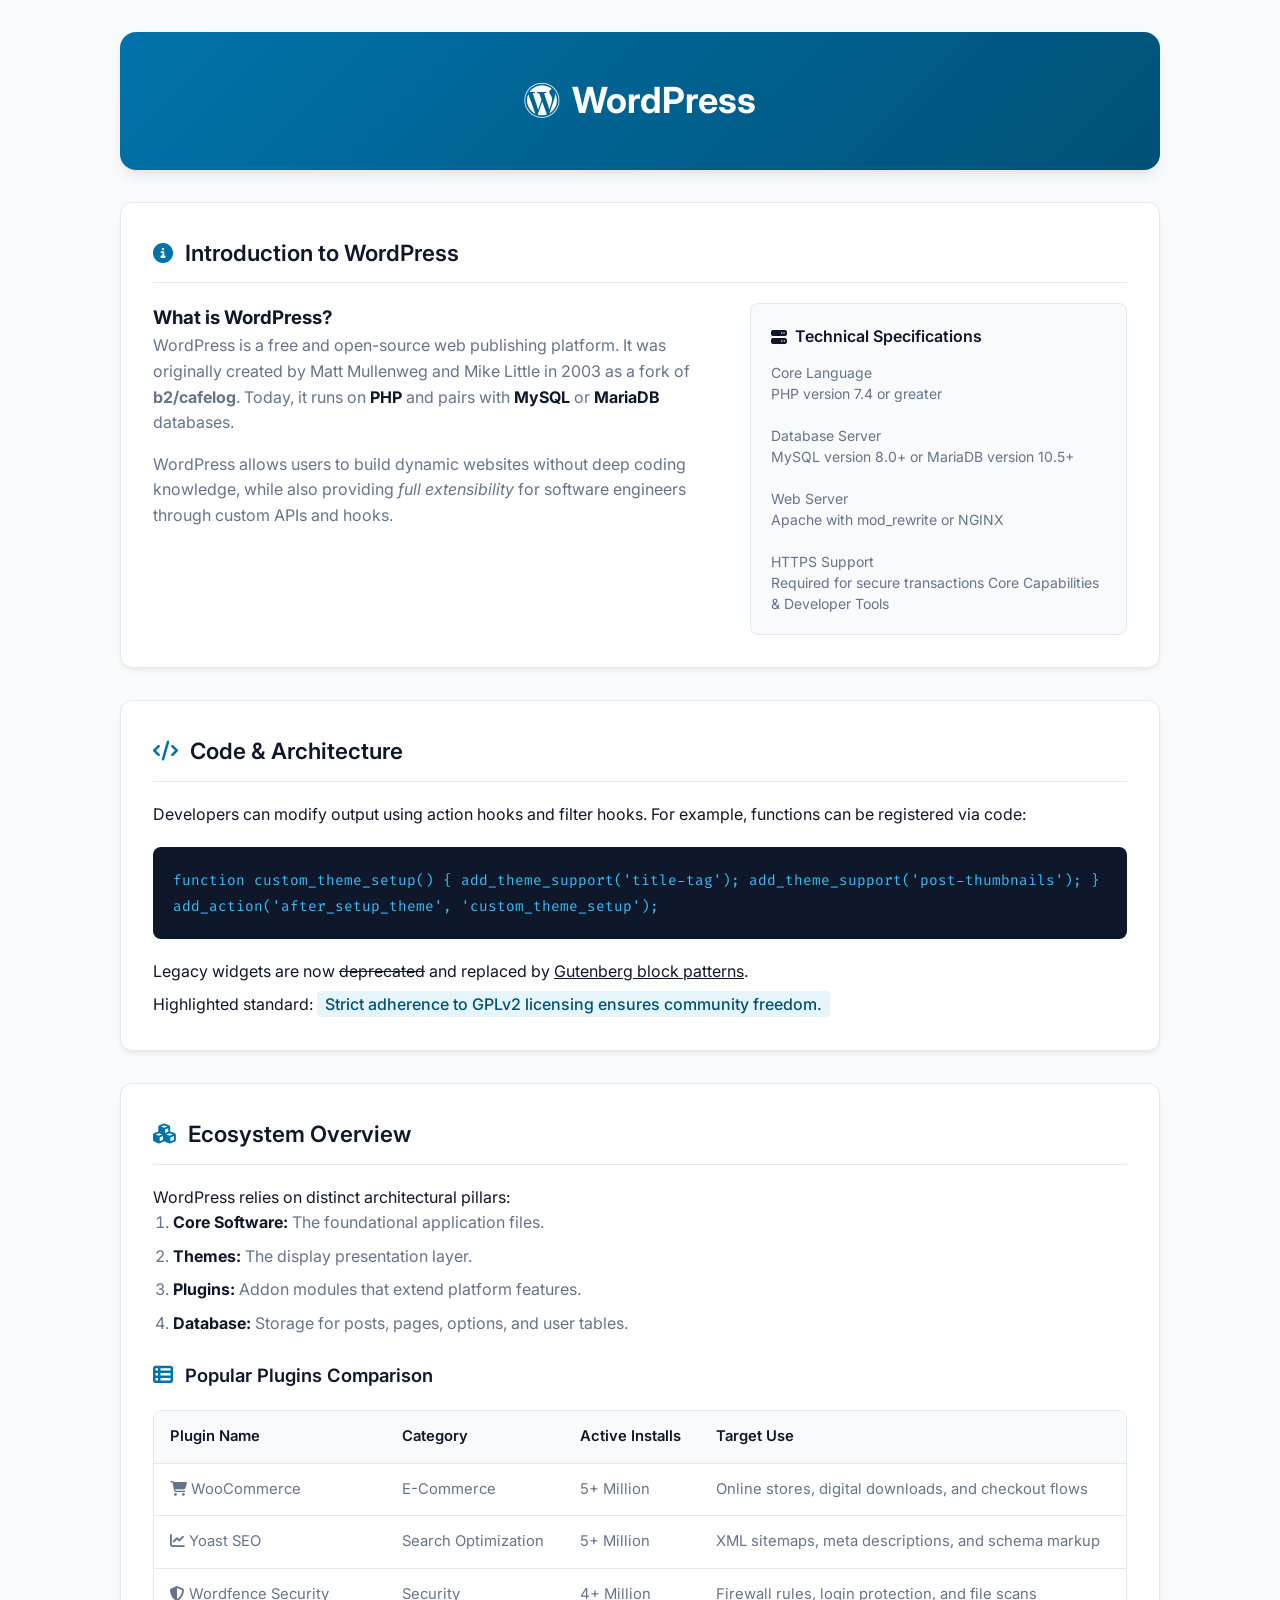
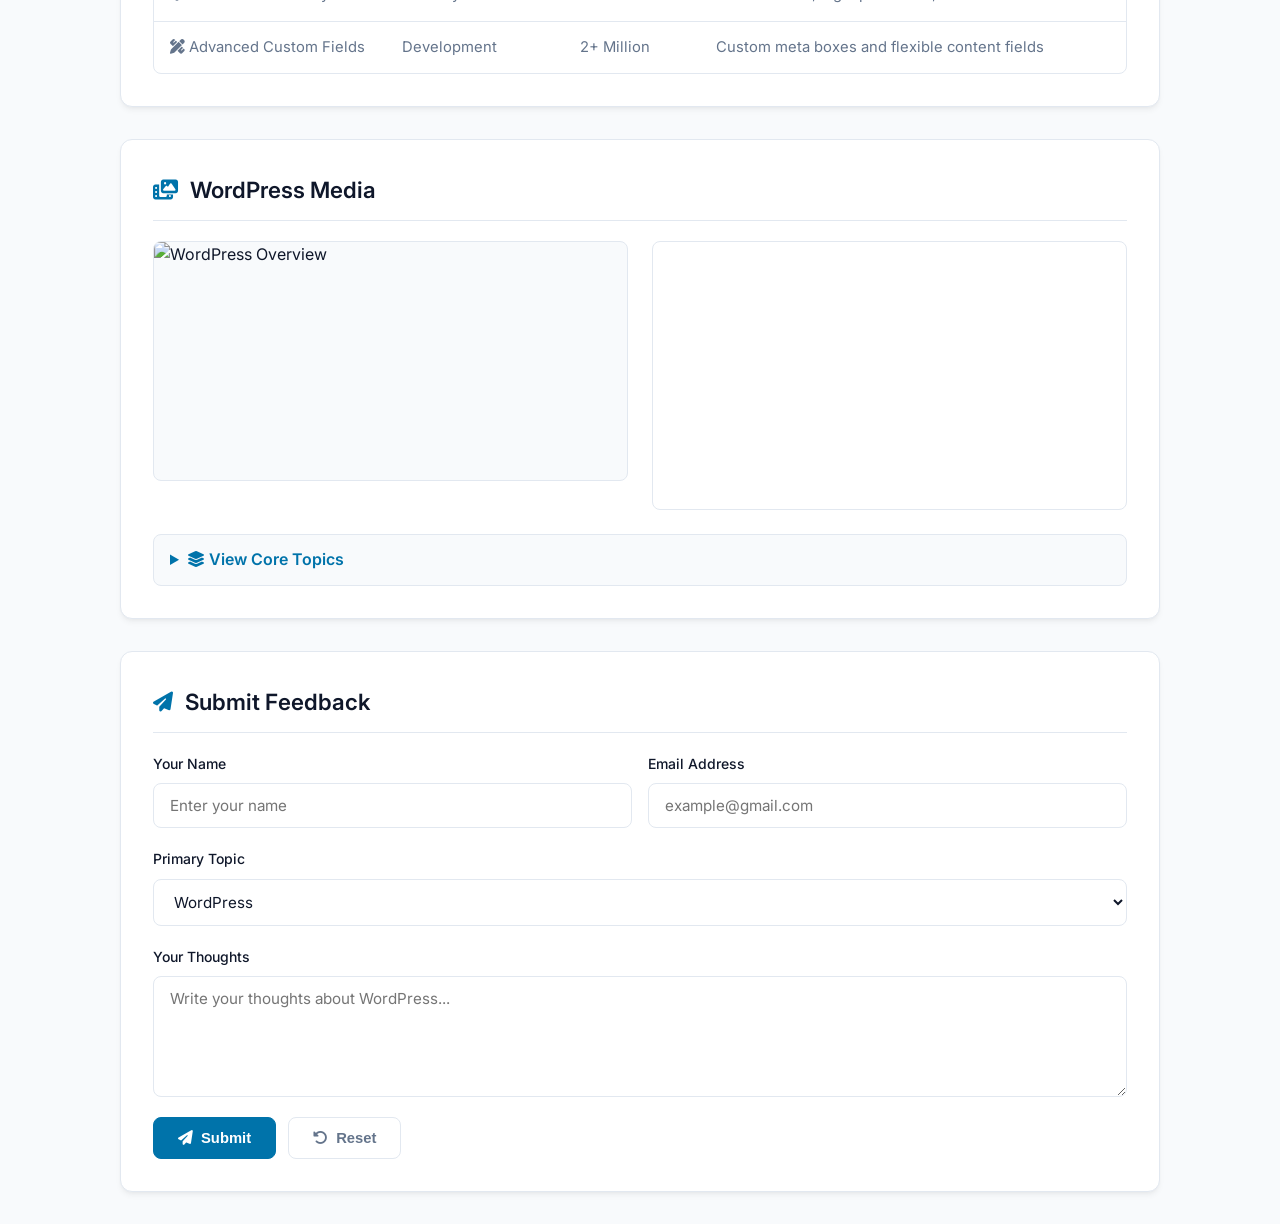
==== jisan prectice/index.html @ 1032f0ee "Add files via upload" ====
<!DOCTYPE html>
<html lang="en">
<head>
    <meta charset="UTF-8">
    <meta name="viewport" content="width=device-width, initial-scale=1.0">
    <title>WordPress | Developer Platform</title>
    <link rel="preconnect" href="https://fonts.googleapis.com">
    <link rel="preconnect" href="https://fonts.gstatic.com" crossorigin>
    <link href="https://fonts.googleapis.com/css2?family=Inter:wght@400;500;600;700&family=Fira+Code:wght@400;500&display=swap" rel="stylesheet">
    <link rel="stylesheet" href="https://cdnjs.cloudflare.com/ajax/libs/font-awesome/6.5.1/css/all.min.css">
    <link rel="stylesheet" href="style.css">
</head>
<body>

    <div class="container">
        <header>
            <h1><i class="fa-brands fa-wordpress"></i> WordPress</h1>
        </header>

        <section class="card">
            <div class="card-header">
                <i class="fa-solid fa-circle-info"></i>
                <h2>Introduction to WordPress</h2>
            </div>
            <div class="two-col">
                <article>
                    <h3>What is WordPress?</h3>
                    <p>
                        WordPress is a free and open-source web publishing platform. It was originally created by Matt Mullenweg and Mike Little in 2003 as a fork of <b>b2/cafelog</b>. Today, it runs on <strong>PHP</strong> and pairs with <strong>MySQL</strong> or <strong>MariaDB</strong> databases.
                    </p>
                    <p>
                        WordPress allows users to build dynamic websites without deep coding knowledge, while also providing <em>full extensibility</em> for software engineers through custom APIs and hooks.
                    </p>
                </article>

                <aside>
                    <h4><i class="fa-solid fa-server"></i> Technical Specifications</h4>
                    <pre>Core Language
PHP version 7.4 or greater

Database Server
MySQL version 8.0+ or MariaDB version 10.5+

Web Server
Apache with mod_rewrite or NGINX

HTTPS Support
Required for secure transactions Core Capabilities & Developer Tools</pre>
                </aside>
            </div>
        </section>

        <section class="card">
            <div class="card-header">
                <i class="fa-solid fa-code"></i>
                <h2>Code & Architecture</h2>
            </div>
            <p>
                Developers can modify output using action hooks and filter hooks. For example, functions can be registered via code:
            </p>
            <div class="code-container">
                <code>function custom_theme_setup() {
    add_theme_support('title-tag');
    add_theme_support('post-thumbnails');
}
add_action('after_setup_theme', 'custom_theme_setup');</code>
            </div>
            <div class="badge-list">
                <p>Legacy widgets are now <del>deprecated</del> and replaced by <u>Gutenberg block patterns</u>.</p>
                <p>Highlighted standard: <mark>Strict adherence to GPLv2 licensing ensures community freedom.</mark></p>
            </div>
        </section>

        <section class="card">
            <div class="card-header">
                <i class="fa-solid fa-cubes"></i>
                <h2>Ecosystem Overview</h2>
            </div>
            <p>WordPress relies on distinct architectural pillars:</p>
            <ol>
                <li><strong>Core Software:</strong> The foundational application files.</li>
                <li><strong>Themes:</strong> The display presentation layer.</li>
                <li><strong>Plugins:</strong> Addon modules that extend platform features.</li>
                <li><strong>Database:</strong> Storage for posts, pages, options, and user tables.</li>
            </ol>

            <div class="card-header" style="margin-top: 1.5rem; border: none; padding-bottom: 0;">
                <i class="fa-solid fa-table-list"></i>
                <h3 style="font-size: 1.15rem; font-weight: 600;">Popular Plugins Comparison</h3>
            </div>
            <div class="table-responsive">
                <table>
                    <thead>
                        <tr>
                            <th>Plugin Name</th>
                            <th>Category</th>
                            <th>Active Installs</th>
                            <th>Target Use</th>
                        </tr>
                    </thead>
                    <tbody>
                        <tr>
                            <td><i class="fa-solid fa-cart-shopping"></i> WooCommerce</td>
                            <td>E-Commerce</td>
                            <td>5+ Million</td>
                            <td>Online stores, digital downloads, and checkout flows</td>
                        </tr>
                        <tr>
                            <td><i class="fa-solid fa-chart-line"></i> Yoast SEO</td>
                            <td>Search Optimization</td>
                            <td>5+ Million</td>
                            <td>XML sitemaps, meta descriptions, and schema markup</td>
                        </tr>
                        <tr>
                            <td><i class="fa-solid fa-shield-halved"></i> Wordfence Security</td>
                            <td>Security</td>
                            <td>4+ Million</td>
                            <td>Firewall rules, login protection, and file scans</td>
                        </tr>
                        <tr>
                            <td><i class="fa-solid fa-pen-ruler"></i> Advanced Custom Fields</td>
                            <td>Development</td>
                            <td>2+ Million</td>
                            <td>Custom meta boxes and flexible content fields</td>
                        </tr>
                    </tbody>
                </table>
            </div>
        </section>

        <section class="card">
            <div class="card-header">
                <i class="fa-solid fa-photo-film"></i>
                <h2>WordPress Media</h2>
            </div>
            <div class="media-grid">
                <div class="media-box">
                    <div class="image-preview">
                        <img src="https://encrypted-tbn0.gstatic.com/images?q=tbn:ANd9GcRXP65Znjnj3A9TMPCnoSk0pU-kLEqPTs-f9m2vooGsy2YK8dtxtJJzXHI&s=10" alt="WordPress Overview">
                    </div>
                </div>
                <div class="media-box">
                    <div class="video-box">
                        <iframe src="https://www.youtube.com/embed/4fzdDSMjteI?si=XRvDOylZicvjXAoL&amp;start=3863" title="YouTube video player" frameborder="0" allow="accelerometer; autoplay; clipboard-write; encrypted-media; gyroscope; picture-in-picture; web-share" referrerpolicy="strict-origin-when-cross-origin" allowfullscreen></iframe>
                    </div>
                </div>
            </div>

            <details>
                <summary><i class="fa-solid fa-layer-group"></i> View Core Topics</summary>
                <ul>
                    <li><i class="fa-solid fa-chevron-right"></i> WP_Theme</li>
                    <li><i class="fa-solid fa-chevron-right"></i> WP_Plugin</li>
                    <li><i class="fa-solid fa-chevron-right"></i> WP_Elementor</li>
                    <li><i class="fa-solid fa-chevron-right"></i> WP_Page</li>
                    <li><i class="fa-solid fa-chevron-right"></i> WP_Post</li>
                    <li><i class="fa-solid fa-chevron-right"></i> WP_ECommerce</li>
                    <li><i class="fa-solid fa-chevron-right"></i> WP_Product_Page</li>
                    <li><i class="fa-solid fa-chevron-right"></i> WP_Header_Footer</li>
                </ul>
            </details>
        </section>

        <section class="card">
            <div class="card-header">
                <i class="fa-solid fa-paper-plane"></i>
                <h2>Submit Feedback</h2>
            </div>
            <form id="feedbackForm">
                <div class="form-row">
                    <div class="form-group">
                        <label for="name">Your Name</label>
                        <input type="text" id="name" name="name" placeholder="Enter your name" required>
                    </div>
                    <div class="form-group">
                        <label for="email">Email Address</label>
                        <input type="email" id="email" name="email" placeholder="example@gmail.com" required>
                    </div>
                </div>

                <div class="form-group">
                    <label for="topic">Primary Topic</label>
                    <select name="topic" id="topic">
                        <option value="wordpress">WordPress</option>
                        <option value="elementor">Elementor</option>
                        <option value="woocommerce">WooCommerce</option>
                    </select>
                </div>

                <div class="form-group">
                    <label for="thoughts">Your Thoughts</label>
                    <textarea name="thoughts" id="thoughts" rows="5" placeholder="Write your thoughts about WordPress..." required></textarea>
                </div>

                <div class="btn-group">
                    <button type="submit" class="btn-primary">
                        <i class="fa-solid fa-paper-plane"></i> Submit
                    </button>
                    <button type="reset" class="btn-secondary">
                        <i class="fa-solid fa-rotate-left"></i> Reset
                    </button>
                </div>
            </form>
        </section>
    </div>

    <div id="toastNotification" class="toast">
        <i class="fa-solid fa-circle-check"></i>
        <span id="toastMessage">Feedback submitted successfully!</span>
    </div>

    <script>
        const form = document.getElementById('feedbackForm');
        const toast = document.getElementById('toastNotification');

        form.addEventListener('submit', function(e) {
            e.preventDefault();
            toast.classList.add('show');
            form.reset();
            setTimeout(() => {
                toast.classList.remove('show');
            }, 3000);
        });
    </script>
</body>
</html>
---- jisan prectice/style.css ----
:root {
    --primary: #0073aa;
    --primary-dark: #005177;
    --primary-light: #e5f5fa;
    --bg: #f8fafc;
    --surface: #ffffff;
    --text: #0f172a;
    --text-muted: #64748b;
    --border: #e2e8f0;
    --code-bg: #0f172a;
    --code-text: #38bdf8;
    --radius-sm: 8px;
    --radius-md: 12px;
    --radius-lg: 16px;
    --shadow: 0 4px 6px -1px rgba(0, 0, 0, 0.05), 0 2px 4px -2px rgba(0, 0, 0, 0.05);
    --shadow-md: 0 10px 15px -3px rgba(0, 0, 0, 0.07), 0 4px 6px -4px rgba(0, 0, 0, 0.07);
}

* {
    margin: 0;
    padding: 0;
    box-sizing: border-box;
}

body {
    font-family: 'Inter', sans-serif;
    background-color: var(--bg);
    color: var(--text);
    line-height: 1.6;
    padding: 0 1rem;
}

.container {
    max-width: 1040px;
    margin: 2rem auto;
    display: flex;
    flex-direction: column;
    gap: 2rem;
}

header {
    text-align: center;
    padding: 2.5rem 1rem;
    background: linear-gradient(135deg, var(--primary) 0%, var(--primary-dark) 100%);
    border-radius: var(--radius-lg);
    color: #ffffff;
    box-shadow: var(--shadow-md);
}

header h1 {
    font-size: 2.25rem;
    font-weight: 700;
    display: inline-flex;
    align-items: center;
    gap: 0.75rem;
}

.card {
    background-color: var(--surface);
    border: 1px solid var(--border);
    border-radius: var(--radius-md);
    padding: 2rem;
    box-shadow: var(--shadow);
}

.card-header {
    display: flex;
    align-items: center;
    gap: 0.75rem;
    margin-bottom: 1.25rem;
    border-bottom: 1px solid var(--border);
    padding-bottom: 0.75rem;
}

.card-header h2 {
    font-size: 1.4rem;
    font-weight: 600;
    color: var(--text);
}

.card-header i {
    color: var(--primary);
    font-size: 1.25rem;
}

.two-col {
    display: grid;
    grid-template-columns: 3fr 2fr;
    gap: 2rem;
}

article p {
    margin-bottom: 1rem;
    color: var(--text-muted);
}

article strong {
    color: var(--text);
}

aside {
    background-color: var(--bg);
    border: 1px solid var(--border);
    border-radius: var(--radius-sm);
    padding: 1.25rem;
}

aside h4 {
    font-size: 1rem;
    font-weight: 600;
    margin-bottom: 0.75rem;
    display: flex;
    align-items: center;
    gap: 0.5rem;
}

aside pre {
    font-family: 'Inter', sans-serif;
    font-size: 0.875rem;
    color: var(--text-muted);
    white-space: pre-line;
    line-height: 1.5;
}

.code-container {
    background-color: var(--code-bg);
    border-radius: var(--radius-sm);
    padding: 1.25rem;
    overflow-x: auto;
    margin: 1.25rem 0;
}

.code-container code {
    font-family: 'Fira Code', monospace;
    font-size: 0.9rem;
    color: var(--code-text);
}

.badge-list {
    margin-top: 1rem;
    display: flex;
    flex-direction: column;
    gap: 0.5rem;
}

mark {
    background-color: var(--primary-light);
    color: var(--primary-dark);
    padding: 0.2rem 0.5rem;
    border-radius: 4px;
    font-weight: 500;
}

ol {
    padding-left: 1.25rem;
    display: flex;
    flex-direction: column;
    gap: 0.5rem;
    margin-bottom: 1.5rem;
}

ol li {
    color: var(--text-muted);
}

ol li strong {
    color: var(--text);
}

.table-responsive {
    width: 100%;
    overflow-x: auto;
    border: 1px solid var(--border);
    border-radius: var(--radius-sm);
    margin-top: 1rem;
}

table {
    width: 100%;
    border-collapse: collapse;
    text-align: left;
    font-size: 0.925rem;
}

th {
    background-color: var(--bg);
    padding: 0.875rem 1rem;
    font-weight: 600;
    color: var(--text);
    border-bottom: 1px solid var(--border);
}

td {
    padding: 0.875rem 1rem;
    border-bottom: 1px solid var(--border);
    color: var(--text-muted);
}

tr:last-child td {
    border-bottom: none;
}

tr:hover td {
    background-color: #fafbfc;
}

.media-grid {
    display: grid;
    grid-template-columns: 1fr 1fr;
    gap: 1.5rem;
    align-items: start;
}

.media-box {
    display: flex;
    flex-direction: column;
    gap: 1rem;
}

.image-preview {
    width: 100%;
    height: 240px;
    border-radius: var(--radius-sm);
    overflow: hidden;
    border: 1px solid var(--border);
    background-color: var(--bg);
}

.image-preview img {
    width: 100%;
    height: 100%;
    object-fit: cover;
}

.video-box {
    position: relative;
    padding-bottom: 56.25%;
    height: 0;
    overflow: hidden;
    border-radius: var(--radius-sm);
    border: 1px solid var(--border);
}

.video-box iframe {
    position: absolute;
    top: 0;
    left: 0;
    width: 100%;
    height: 100%;
}

details {
    margin-top: 1.5rem;
    border: 1px solid var(--border);
    border-radius: var(--radius-sm);
    padding: 0.75rem 1rem;
    background-color: var(--bg);
}

details summary {
    font-weight: 600;
    cursor: pointer;
    color: var(--primary);
    user-select: none;
}

details ul {
    list-style: none;
    display: grid;
    grid-template-columns: repeat(auto-fit, minmax(180px, 1fr));
    gap: 0.75rem;
    margin-top: 1rem;
}

details ul li {
    background-color: var(--surface);
    padding: 0.5rem 0.75rem;
    border-radius: var(--radius-sm);
    border: 1px solid var(--border);
    display: flex;
    align-items: center;
    gap: 0.5rem;
    font-size: 0.875rem;
}

details ul li i {
    color: var(--primary);
    font-size: 0.75rem;
}

form {
    display: flex;
    flex-direction: column;
    gap: 1.25rem;
}

.form-group {
    display: flex;
    flex-direction: column;
    gap: 0.5rem;
}

.form-row {
    display: grid;
    grid-template-columns: 1fr 1fr;
    gap: 1rem;
}

label {
    font-size: 0.875rem;
    font-weight: 500;
    color: var(--text);
}

input[type="text"],
input[type="email"],
select,
textarea {
    width: 100%;
    padding: 0.75rem 1rem;
    border: 1px solid var(--border);
    border-radius: var(--radius-sm);
    background-color: var(--surface);
    font-family: inherit;
    font-size: 0.95rem;
    color: var(--text);
    transition: border-color 0.2s, box-shadow 0.2s;
}

input:focus,
select:focus,
textarea:focus {
    outline: none;
    border-color: var(--primary);
    box-shadow: 0 0 0 3px rgba(0, 115, 170, 0.15);
}

.btn-group {
    display: flex;
    gap: 0.75rem;
}

button {
    cursor: pointer;
    padding: 0.75rem 1.5rem;
    border-radius: var(--radius-sm);
    font-weight: 600;
    font-size: 0.925rem;
    display: inline-flex;
    align-items: center;
    gap: 0.5rem;
    transition: all 0.2s ease;
}

.btn-primary {
    background-color: var(--primary);
    border: 1px solid var(--primary);
    color: #ffffff;
}

.btn-primary:hover {
    background-color: var(--primary-dark);
    border-color: var(--primary-dark);
}

.btn-secondary {
    background-color: var(--surface);
    border: 1px solid var(--border);
    color: var(--text-muted);
}

.btn-secondary:hover {
    background-color: var(--bg);
    color: var(--text);
}

.toast {
    position: fixed;
    bottom: 2rem;
    right: 2rem;
    background-color: var(--text);
    color: #ffffff;
    padding: 1rem 1.5rem;
    border-radius: var(--radius-md);
    display: flex;
    align-items: center;
    gap: 0.75rem;
    box-shadow: var(--shadow-md);
    opacity: 0;
    transform: translateY(20px);
    pointer-events: none;
    transition: opacity 0.3s ease, transform 0.3s ease;
    z-index: 1000;
}

.toast.show {
    opacity: 1;
    transform: translateY(0);
    pointer-events: auto;
}

.toast i {
    color: #4ade80;
    font-size: 1.2rem;
}

@media (max-width: 768px) {
    .two-col,
    .media-grid,
    .form-row {
        grid-template-columns: 1fr;
    }

    .container {
        margin: 1rem auto;
    }
}
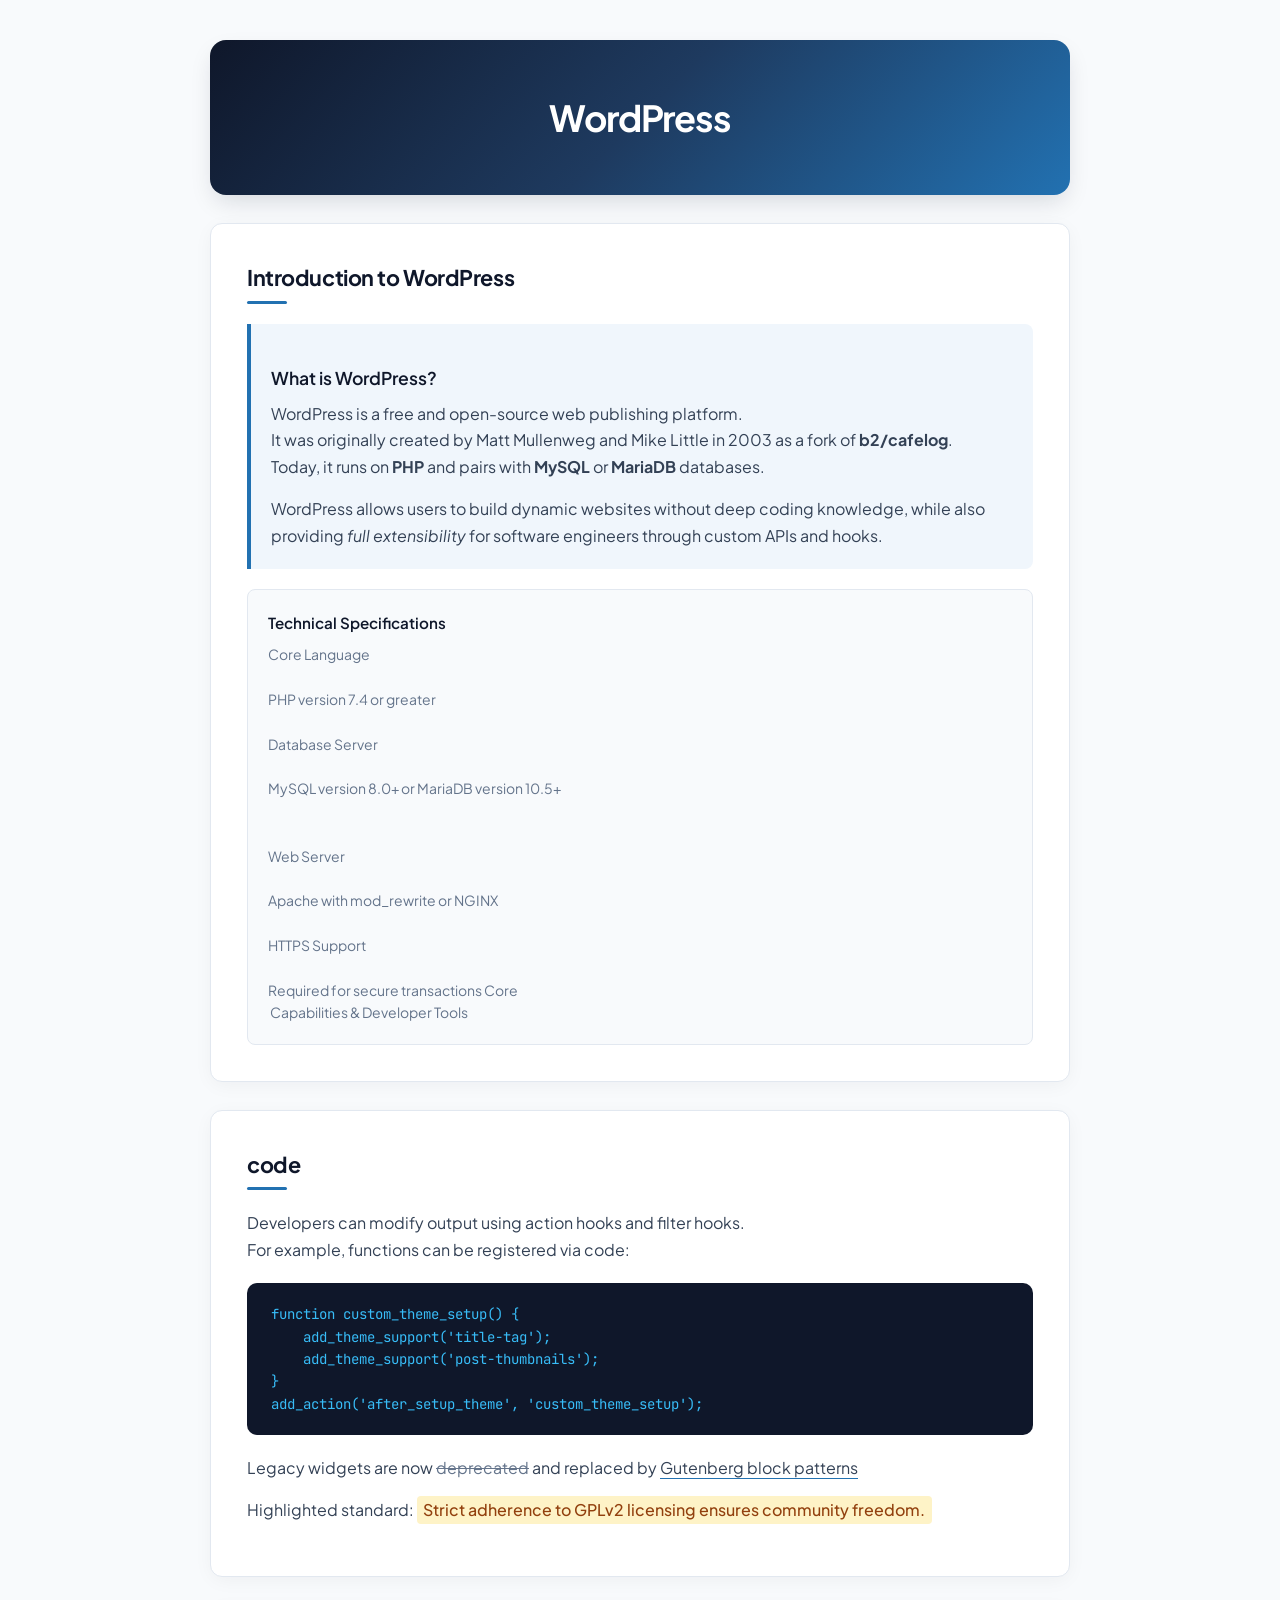
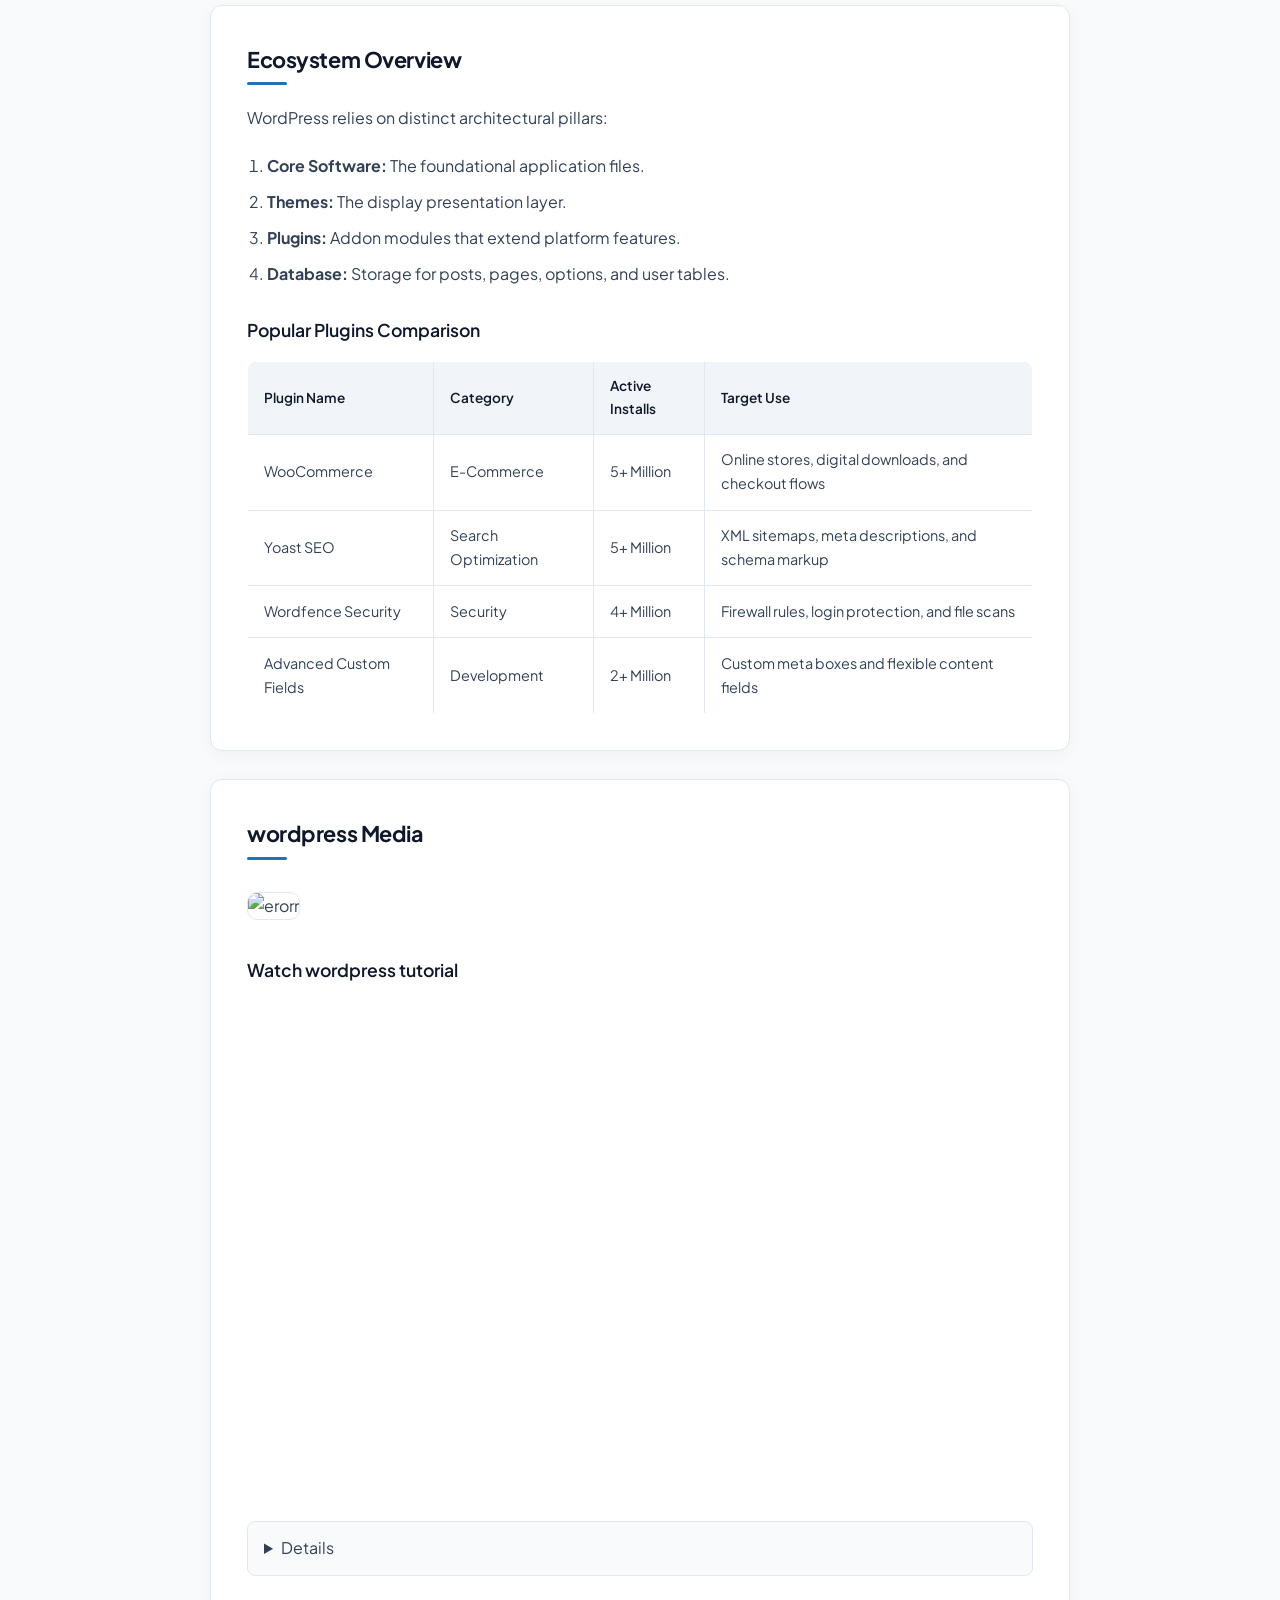
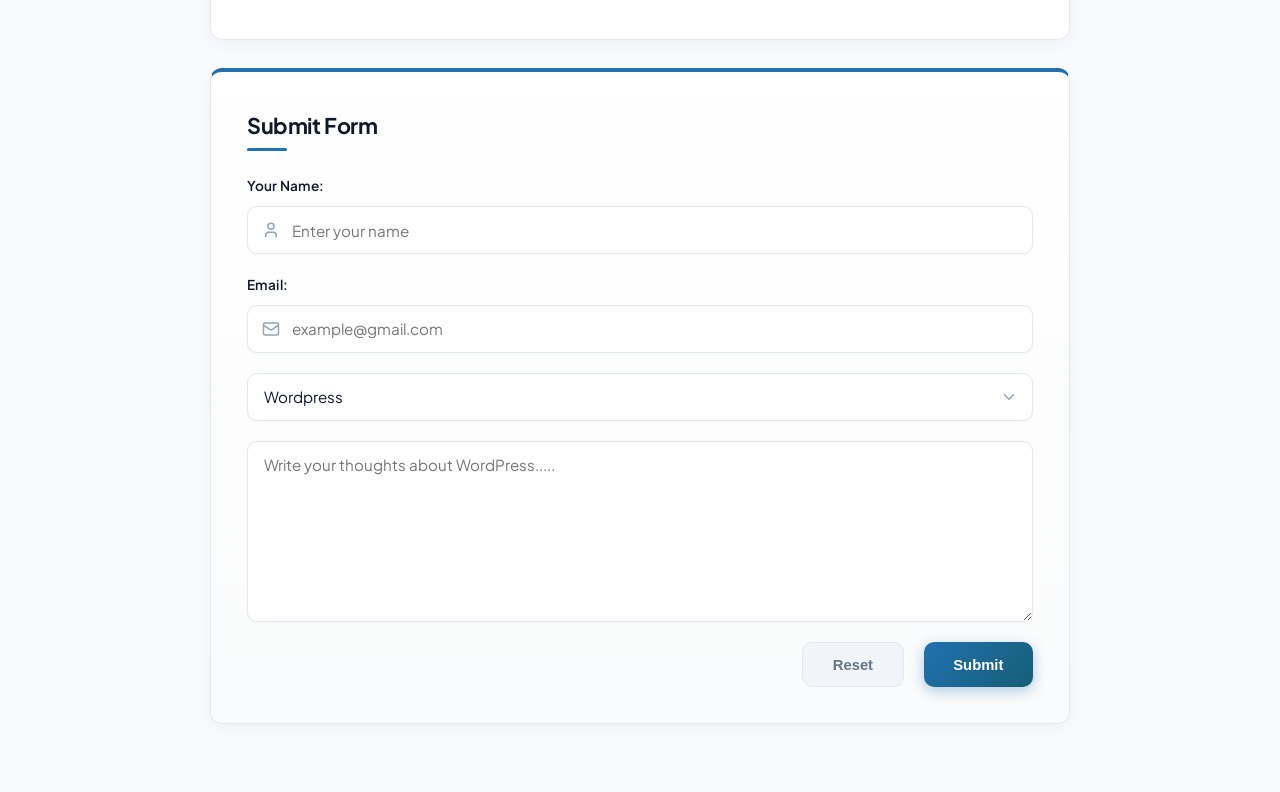
==== commit a42fc9fe: "Add files via upload" ====
--- a/jisan prectice/index.html
+++ b/jisan prectice/index.html
@@ -1,226 +1,214 @@
-<!DOCTYPE html>
-<html lang="en">
-<head>
-    <meta charset="UTF-8">
-    <meta name="viewport" content="width=device-width, initial-scale=1.0">
-    <title>WordPress | Developer Platform</title>
-    <link rel="preconnect" href="https://fonts.googleapis.com">
-    <link rel="preconnect" href="https://fonts.gstatic.com" crossorigin>
-    <link href="https://fonts.googleapis.com/css2?family=Inter:wght@400;500;600;700&family=Fira+Code:wght@400;500&display=swap" rel="stylesheet">
-    <link rel="stylesheet" href="https://cdnjs.cloudflare.com/ajax/libs/font-awesome/6.5.1/css/all.min.css">
-    <link rel="stylesheet" href="style.css">
-</head>
-<body>
-
-    <div class="container">
-        <header>
-            <h1><i class="fa-brands fa-wordpress"></i> WordPress</h1>
-        </header>
-
-        <section class="card">
-            <div class="card-header">
-                <i class="fa-solid fa-circle-info"></i>
-                <h2>Introduction to WordPress</h2>
-            </div>
-            <div class="two-col">
-                <article>
-                    <h3>What is WordPress?</h3>
-                    <p>
-                        WordPress is a free and open-source web publishing platform. It was originally created by Matt Mullenweg and Mike Little in 2003 as a fork of <b>b2/cafelog</b>. Today, it runs on <strong>PHP</strong> and pairs with <strong>MySQL</strong> or <strong>MariaDB</strong> databases.
-                    </p>
-                    <p>
-                        WordPress allows users to build dynamic websites without deep coding knowledge, while also providing <em>full extensibility</em> for software engineers through custom APIs and hooks.
-                    </p>
-                </article>
-
-                <aside>
-                    <h4><i class="fa-solid fa-server"></i> Technical Specifications</h4>
-                    <pre>Core Language
-PHP version 7.4 or greater
-
-Database Server
-MySQL version 8.0+ or MariaDB version 10.5+
-
-Web Server
-Apache with mod_rewrite or NGINX
-
-HTTPS Support
-Required for secure transactions Core Capabilities & Developer Tools</pre>
-                </aside>
-            </div>
-        </section>
-
-        <section class="card">
-            <div class="card-header">
-                <i class="fa-solid fa-code"></i>
-                <h2>Code & Architecture</h2>
-            </div>
-            <p>
-                Developers can modify output using action hooks and filter hooks. For example, functions can be registered via code:
-            </p>
-            <div class="code-container">
-                <code>function custom_theme_setup() {
-    add_theme_support('title-tag');
-    add_theme_support('post-thumbnails');
-}
-add_action('after_setup_theme', 'custom_theme_setup');</code>
-            </div>
-            <div class="badge-list">
-                <p>Legacy widgets are now <del>deprecated</del> and replaced by <u>Gutenberg block patterns</u>.</p>
-                <p>Highlighted standard: <mark>Strict adherence to GPLv2 licensing ensures community freedom.</mark></p>
-            </div>
-        </section>
-
-        <section class="card">
-            <div class="card-header">
-                <i class="fa-solid fa-cubes"></i>
-                <h2>Ecosystem Overview</h2>
-            </div>
-            <p>WordPress relies on distinct architectural pillars:</p>
-            <ol>
-                <li><strong>Core Software:</strong> The foundational application files.</li>
-                <li><strong>Themes:</strong> The display presentation layer.</li>
-                <li><strong>Plugins:</strong> Addon modules that extend platform features.</li>
-                <li><strong>Database:</strong> Storage for posts, pages, options, and user tables.</li>
-            </ol>
-
-            <div class="card-header" style="margin-top: 1.5rem; border: none; padding-bottom: 0;">
-                <i class="fa-solid fa-table-list"></i>
-                <h3 style="font-size: 1.15rem; font-weight: 600;">Popular Plugins Comparison</h3>
-            </div>
-            <div class="table-responsive">
-                <table>
-                    <thead>
-                        <tr>
-                            <th>Plugin Name</th>
-                            <th>Category</th>
-                            <th>Active Installs</th>
-                            <th>Target Use</th>
-                        </tr>
-                    </thead>
-                    <tbody>
-                        <tr>
-                            <td><i class="fa-solid fa-cart-shopping"></i> WooCommerce</td>
-                            <td>E-Commerce</td>
-                            <td>5+ Million</td>
-                            <td>Online stores, digital downloads, and checkout flows</td>
-                        </tr>
-                        <tr>
-                            <td><i class="fa-solid fa-chart-line"></i> Yoast SEO</td>
-                            <td>Search Optimization</td>
-                            <td>5+ Million</td>
-                            <td>XML sitemaps, meta descriptions, and schema markup</td>
-                        </tr>
-                        <tr>
-                            <td><i class="fa-solid fa-shield-halved"></i> Wordfence Security</td>
-                            <td>Security</td>
-                            <td>4+ Million</td>
-                            <td>Firewall rules, login protection, and file scans</td>
-                        </tr>
-                        <tr>
-                            <td><i class="fa-solid fa-pen-ruler"></i> Advanced Custom Fields</td>
-                            <td>Development</td>
-                            <td>2+ Million</td>
-                            <td>Custom meta boxes and flexible content fields</td>
-                        </tr>
-                    </tbody>
-                </table>
-            </div>
-        </section>
-
-        <section class="card">
-            <div class="card-header">
-                <i class="fa-solid fa-photo-film"></i>
-                <h2>WordPress Media</h2>
-            </div>
-            <div class="media-grid">
-                <div class="media-box">
-                    <div class="image-preview">
-                        <img src="https://encrypted-tbn0.gstatic.com/images?q=tbn:ANd9GcRXP65Znjnj3A9TMPCnoSk0pU-kLEqPTs-f9m2vooGsy2YK8dtxtJJzXHI&s=10" alt="WordPress Overview">
-                    </div>
-                </div>
-                <div class="media-box">
-                    <div class="video-box">
-                        <iframe src="https://www.youtube.com/embed/4fzdDSMjteI?si=XRvDOylZicvjXAoL&amp;start=3863" title="YouTube video player" frameborder="0" allow="accelerometer; autoplay; clipboard-write; encrypted-media; gyroscope; picture-in-picture; web-share" referrerpolicy="strict-origin-when-cross-origin" allowfullscreen></iframe>
-                    </div>
-                </div>
-            </div>
-
-            <details>
-                <summary><i class="fa-solid fa-layer-group"></i> View Core Topics</summary>
-                <ul>
-                    <li><i class="fa-solid fa-chevron-right"></i> WP_Theme</li>
-                    <li><i class="fa-solid fa-chevron-right"></i> WP_Plugin</li>
-                    <li><i class="fa-solid fa-chevron-right"></i> WP_Elementor</li>
-                    <li><i class="fa-solid fa-chevron-right"></i> WP_Page</li>
-                    <li><i class="fa-solid fa-chevron-right"></i> WP_Post</li>
-                    <li><i class="fa-solid fa-chevron-right"></i> WP_ECommerce</li>
-                    <li><i class="fa-solid fa-chevron-right"></i> WP_Product_Page</li>
-                    <li><i class="fa-solid fa-chevron-right"></i> WP_Header_Footer</li>
-                </ul>
-            </details>
-        </section>
-
-        <section class="card">
-            <div class="card-header">
-                <i class="fa-solid fa-paper-plane"></i>
-                <h2>Submit Feedback</h2>
-            </div>
-            <form id="feedbackForm">
-                <div class="form-row">
-                    <div class="form-group">
-                        <label for="name">Your Name</label>
-                        <input type="text" id="name" name="name" placeholder="Enter your name" required>
-                    </div>
-                    <div class="form-group">
-                        <label for="email">Email Address</label>
-                        <input type="email" id="email" name="email" placeholder="example@gmail.com" required>
-                    </div>
-                </div>
-
-                <div class="form-group">
-                    <label for="topic">Primary Topic</label>
-                    <select name="topic" id="topic">
-                        <option value="wordpress">WordPress</option>
-                        <option value="elementor">Elementor</option>
-                        <option value="woocommerce">WooCommerce</option>
-                    </select>
-                </div>
-
-                <div class="form-group">
-                    <label for="thoughts">Your Thoughts</label>
-                    <textarea name="thoughts" id="thoughts" rows="5" placeholder="Write your thoughts about WordPress..." required></textarea>
-                </div>
-
-                <div class="btn-group">
-                    <button type="submit" class="btn-primary">
-                        <i class="fa-solid fa-paper-plane"></i> Submit
-                    </button>
-                    <button type="reset" class="btn-secondary">
-                        <i class="fa-solid fa-rotate-left"></i> Reset
-                    </button>
-                </div>
-            </form>
-        </section>
-    </div>
-
-    <div id="toastNotification" class="toast">
-        <i class="fa-solid fa-circle-check"></i>
-        <span id="toastMessage">Feedback submitted successfully!</span>
-    </div>
-
-    <script>
-        const form = document.getElementById('feedbackForm');
-        const toast = document.getElementById('toastNotification');
-
-        form.addEventListener('submit', function(e) {
-            e.preventDefault();
-            toast.classList.add('show');
-            form.reset();
-            setTimeout(() => {
-                toast.classList.remove('show');
-            }, 3000);
-        });
-    </script>
-</body>
-</html>+<!DOCTYPE html>
+<html lang="en">
+<head>
+    <meta charset="UTF-8">
+    <meta name="viewport" content="width=device-width, initial-scale=1.0">
+    <title>WordPress</title>
+<link rel="stylesheet" href="style.css">
+</head>
+<body>
+
+    <header>
+
+        <center>
+     <h1>WordPress</h1>
+        </center>
+        
+        
+    </header>
+
+    <hr>
+
+    <main>
+        <div>
+            <h2>Introduction to WordPress</h2>
+            <article>
+                <h3>What is WordPress?</h3>
+                <p>
+                    WordPress is a free and open-source web publishing platform.<br>
+                    It was originally created by Matt Mullenweg and Mike Little in 2003 as a fork of <b>b2/cafelog</b>.<br>
+                    Today, it runs on <strong>PHP</strong> and pairs with <strong>MySQL</strong> or <strong>MariaDB</strong> databases.
+                </p>
+                <P>
+                     WordPress allows users to build dynamic websites without deep coding knowledge, while also providing <em>full extensibility</em> for software engineers through custom APIs and hooks.
+                </P>
+                   
+                
+            </article>
+
+            <aside>
+                <h4>Technical Specifications</h4>
+                <pre>Core Language
+
+PHP version 7.4 or greater
+
+Database Server
+
+MySQL version 8.0+ or MariaDB version 10.5+
+
+
+Web Server
+
+Apache with mod_rewrite or NGINX
+
+HTTPS Support
+
+Required for secure transactions Core
+ Capabilities & Developer Tools</pre>
+            </aside>
+       
+       <hr>
+        </div>
+
+        <section>
+           
+            <div>
+
+            <h2>code</h2>
+            <p>
+                Developers can modify output using action hooks and filter hooks.<br>
+                For example, functions can be registered via code:
+            </p>
+            <pre><code>function custom_theme_setup() {
+    add_theme_support('title-tag');
+    add_theme_support('post-thumbnails');
+}
+add_action('after_setup_theme', 'custom_theme_setup');</code></pre>
+
+            <p>
+                Legacy widgets are now <del>deprecated</del> and replaced by
+
+                <u>Gutenberg block patterns </u>
+            </p>
+            <p>
+                Highlighted standard: <mark>Strict adherence to GPLv2 licensing ensures community freedom.</mark> 
+            </p>
+</div>
+        </section>
+
+        <hr>
+
+        <div>
+            <h2>Ecosystem Overview</h2>
+            <p>WordPress relies on distinct architectural pillars:</p>
+            <ol>
+                <li>
+                    <strong>Core Software:</strong> The foundational application files.
+                </li>
+                <li>
+                    <strong>Themes:</strong> The display presentation layer.
+                </li>
+                <li>
+                    <strong>Plugins:</strong> Addon modules that extend platform features.
+                </li>
+                <li>
+                    <strong>Database:</strong> Storage for posts, pages, options, and user tables.
+                </li>
+            </ol>
+
+            <h3>Popular Plugins Comparison</h3>
+            <table border="2">
+                <thead>
+                    <tr>
+                        <th>Plugin Name</th>
+                        <th>Category</th>
+                        <th>Active Installs</th>
+                        <th>Target Use</th>
+                    </tr>
+                </thead>
+                <tbody>
+                    <tr>
+                        <td>WooCommerce</td>
+                        <td>E-Commerce</td>
+                        <td>5+ Million</td>
+                        <td>Online stores, digital downloads, and checkout flows</td>
+                    </tr>
+                    <tr>
+                        <td>Yoast SEO</td>
+                        <td>Search Optimization</td>
+                        <td>5+ Million</td>
+                        <td>XML sitemaps, meta descriptions, and schema markup</td>
+                    </tr>
+                    <tr>
+                        <td>Wordfence Security</td>
+                        <td>Security</td>
+                        <td>4+ Million</td>
+                        <td>Firewall rules, login protection, and file scans</td>
+                    </tr>
+                    <tr>
+                        <td>Advanced Custom Fields</td>
+                        <td>Development</td>
+                        <td>2+ Million</td>
+                        <td>Custom meta boxes and flexible content fields</td>
+                    </tr>
+                </tbody>
+            
+            </table>
+        </div>
+
+        <hr>
+
+        <div>
+                                    
+        <pre>
+
+ <h2>wordpress Media</h2>
+        </pre>
+            
+        <img src="https://encrypted-tbn0.gstatic.com/images?q=tbn:ANd9GcRXP65Znjnj3A9TMPCnoSk0pU-kLEqPTs-f9m2vooGsy2YK8dtxtJJzXHI&s=10" alt="erorr">
+
+<hr>
+
+            <h3>Watch wordpress tutorial</h3>
+            
+            <br>
+            <iframe width="560" height="315" src="https://www.youtube.com/embed/4fzdDSMjteI?si=XRvDOylZicvjXAoL&amp;start=3863" title="YouTube video player" frameborder="0" allow="accelerometer; autoplay; clipboard-write; encrypted-media; gyroscope; picture-in-picture; web-share" referrerpolicy="strict-origin-when-cross-origin" allowfullscreen></iframe>
+
+         <details>
+<ul>
+                    <li>WP_Theme</li>
+                    <li>WP_Plugin</li>
+                    <li>WP_Elementor</li>
+                    <li>WP_Page</li>
+                    <li>WP_Post</li>
+                    <li>WP_ECommerce</li>
+                    <li>WP_Product_Page </li>
+                    <li>WP_Header_Footer</li>
+                    
+                </ul>
+
+         </details>
+         <br>
+        </div>
+
+        <hr>
+<span>
+
+    <h2>submit form</h2>
+
+<form action="#" method="POST">
+    
+    <label for="name">Your Name:</label><br>
+    <input type="text" id="name" name="name" placeholder="Enter your name"><br><br>
+
+    
+    <label for="email">Email:</label><br>
+    <input type="email" id="email" name="email" placeholder="example@gmail.com"><br><br>
+
+    
+    <textarea name="thoughts" id="thoughts" rows="8" cols="35" placeholder="Write your thoughts about WordPress....."></textarea><br><br>
+
+    
+    <input type="reset" value="Reset">
+    <input type="submit" value="Submit"> <br><br>
+    <select name="topic" id="topic">
+        <option value="wordpress">wordpress</option>
+        <option value="elementor">elementor</option>
+        <option value="woocommerce">woocommerce</option>
+    </select>
+</form>
+<hr>
+</span>
+
+
+     <body/>       
--- a/jisan prectice/style.css
+++ b/jisan prectice/style.css
@@ -1,19 +1,17 @@
+@import url('https://fonts.googleapis.com/css2?family=Plus+Jakarta+Sans:wght@400;500;600;700&family=JetBrains+Mono:wght@400;500&display=swap');
+
 :root {
-    --primary: #0073aa;
-    --primary-dark: #005177;
-    --primary-light: #e5f5fa;
-    --bg: #f8fafc;
-    --surface: #ffffff;
-    --text: #0f172a;
-    --text-muted: #64748b;
-    --border: #e2e8f0;
-    --code-bg: #0f172a;
-    --code-text: #38bdf8;
-    --radius-sm: 8px;
-    --radius-md: 12px;
-    --radius-lg: 16px;
-    --shadow: 0 4px 6px -1px rgba(0, 0, 0, 0.05), 0 2px 4px -2px rgba(0, 0, 0, 0.05);
-    --shadow-md: 0 10px 15px -3px rgba(0, 0, 0, 0.07), 0 4px 6px -4px rgba(0, 0, 0, 0.07);
+    --primary: #2271b1;
+    --primary-hover: #135e96;
+    --primary-soft: #f0f6fc;
+    --bg-page: #f8fafc;
+    --card-bg: #ffffff;
+    --title-color: #0f172a;
+    --body-color: #334155;
+    --muted-color: #64748b;
+    --border-light: #e2e8f0;
+    --radius: 12px;
+    --shadow: 0 4px 20px -2px rgba(15, 23, 42, 0.05);
 }
 
 * {
@@ -23,293 +21,366 @@
 }
 
 body {
-    font-family: 'Inter', sans-serif;
-    background-color: var(--bg);
-    color: var(--text);
-    line-height: 1.6;
-    padding: 0 1rem;
-}
-
-.container {
-    max-width: 1040px;
-    margin: 2rem auto;
+    font-family: 'Plus Jakarta Sans', sans-serif;
+    background-color: var(--bg-page);
+    color: var(--body-color);
+    line-height: 1.65;
+    padding: 2.5rem 1rem;
     display: flex;
     flex-direction: column;
-    gap: 2rem;
+    align-items: center;
+}
+
+header,
+main,
+span {
+    width: 100%;
+    max-width: 860px;
 }
 
 header {
+    background: linear-gradient(135deg, #0f172a 0%, #1e3a5f 50%, #2271b1 100%);
+    color: #ffffff;
+    padding: 3rem 1.5rem;
+    border-radius: 16px;
+    box-shadow: 0 10px 25px -5px rgba(15, 23, 42, 0.15);
+    margin-bottom: 1.75rem;
     text-align: center;
-    padding: 2.5rem 1rem;
-    background: linear-gradient(135deg, var(--primary) 0%, var(--primary-dark) 100%);
-    border-radius: var(--radius-lg);
-    color: #ffffff;
-    box-shadow: var(--shadow-md);
 }
 
 header h1 {
     font-size: 2.25rem;
     font-weight: 700;
-    display: inline-flex;
-    align-items: center;
-    gap: 0.75rem;
-}
-
-.card {
-    background-color: var(--surface);
-    border: 1px solid var(--border);
-    border-radius: var(--radius-md);
-    padding: 2rem;
+    letter-spacing: -0.03em;
+}
+
+hr {
+    display: none;
+}
+
+main > div,
+main > section,
+span {
+    background: var(--card-bg);
+    border: 1px solid var(--border-light);
+    border-radius: var(--radius);
+    padding: 2.25rem;
+    margin-bottom: 1.75rem;
     box-shadow: var(--shadow);
-}
-
-.card-header {
-    display: flex;
-    align-items: center;
-    gap: 0.75rem;
+    display: block;
+}
+
+h2 {
+    font-size: 1.35rem;
+    font-weight: 700;
+    color: var(--title-color);
+    letter-spacing: -0.02em;
     margin-bottom: 1.25rem;
-    border-bottom: 1px solid var(--border);
-    padding-bottom: 0.75rem;
-}
-
-.card-header h2 {
-    font-size: 1.4rem;
-    font-weight: 600;
-    color: var(--text);
-}
-
-.card-header i {
+    position: relative;
+    padding-bottom: 0.5rem;
+}
+
+h2::after {
+    content: '';
+    position: absolute;
+    bottom: 0;
+    left: 0;
+    width: 40px;
+    height: 3px;
+    background: var(--primary);
+    border-radius: 2px;
+}
+
+h3 {
+    font-size: 1.1rem;
+    font-weight: 600;
+    color: var(--title-color);
+    margin: 1.25rem 0 0.5rem;
+}
+
+h4 {
+    font-size: 0.95rem;
+    font-weight: 600;
+    color: var(--title-color);
+    margin-bottom: 0.5rem;
+}
+
+p {
+    margin-bottom: 1rem;
+    color: var(--body-color);
+}
+
+article {
+    background: var(--primary-soft);
+    border-left: 4px solid var(--primary);
+    padding: 1.25rem;
+    border-radius: 0 8px 8px 0;
+    margin: 1.25rem 0;
+}
+
+article p:last-child {
+    margin-bottom: 0;
+}
+
+aside {
+    background: #f8fafc;
+    border: 1px solid var(--border-light);
+    border-radius: 8px;
+    padding: 1.25rem;
+    margin-top: 1.25rem;
+}
+
+aside pre {
+    background: transparent !important;
+    color: var(--muted-color) !important;
+    font-family: 'Plus Jakarta Sans', sans-serif !important;
+    font-size: 0.875rem !important;
+    line-height: 1.6 !important;
+    white-space: pre-wrap !important;
+    padding: 0 !important;
+    margin: 0 !important;
+    box-shadow: none !important;
+}
+
+pre {
+    background: transparent;
+    padding: 0;
+    margin: 0;
+    white-space: normal;
+}
+
+pre:has(h2) {
+    background: transparent;
+    padding: 0;
+    margin: 0;
+    white-space: normal;
+}
+
+pre h2 {
+    font-family: 'Plus Jakarta Sans', sans-serif;
+    color: var(--title-color);
+    margin: 0 0 1rem 0;
+}
+
+pre:has(code),
+section pre {
+    background: #0f172a !important;
+    color: #38bdf8 !important;
+    padding: 1.25rem 1.5rem !important;
+    border-radius: 10px !important;
+    overflow-x: auto !important;
+    font-family: 'JetBrains Mono', monospace !important;
+    font-size: 0.875rem !important;
+    line-height: 1.6 !important;
+    margin: 1.25rem 0 !important;
+    white-space: pre !important;
+}
+
+pre code {
+    background: transparent;
+    color: inherit;
+    font-family: inherit;
+}
+
+mark {
+    background-color: #fef3c7;
+    color: #92400e;
+    padding: 0.2rem 0.4rem;
+    border-radius: 4px;
+    font-weight: 500;
+}
+
+del {
+    color: var(--muted-color);
+}
+
+u {
+    text-decoration-color: var(--primary);
+    text-underline-offset: 4px;
+}
+
+ol {
+    padding-left: 1.25rem;
+    margin: 1rem 0 1.5rem;
+}
+
+ol li {
+    padding: 0.3rem 0;
+    color: var(--body-color);
+}
+
+table {
+    width: 100%;
+    border-collapse: collapse;
+    margin-top: 1rem;
+    border: 1px solid var(--border-light);
+    border-radius: 8px;
+    overflow: hidden;
+}
+
+th {
+    background: #f1f5f9;
+    color: var(--title-color);
+    font-weight: 600;
+    padding: 0.85rem 1rem;
+    text-align: left;
+    font-size: 0.85rem;
+    border-bottom: 1px solid var(--border-light);
+}
+
+td {
+    padding: 0.85rem 1rem;
+    border-bottom: 1px solid var(--border-light);
+    color: var(--body-color);
+    font-size: 0.9rem;
+}
+
+tr:last-child td {
+    border-bottom: none;
+}
+
+tr:hover {
+    background: #f8fafc;
+}
+
+img {
+    max-width: 100%;
+    height: auto;
+    max-height: 340px;
+    width: 100%;
+    object-fit: cover;
+    border-radius: 10px;
+    border: 1px solid var(--border-light);
+    margin: 1rem 0;
+}
+
+iframe {
+    width: 100%;
+    aspect-ratio: 16 / 9;
+    height: auto;
+    border: none;
+    border-radius: 10px;
+    margin: 1rem 0;
+}
+
+details {
+    background: #f8fafc;
+    border: 1px solid var(--border-light);
+    border-radius: 8px;
+    padding: 0.85rem 1rem;
+    margin-top: 1.25rem;
+}
+
+details summary {
+    font-weight: 600;
+    cursor: pointer;
     color: var(--primary);
-    font-size: 1.25rem;
-}
-
-.two-col {
+    outline: none;
+}
+
+details ul {
+    list-style: none;
     display: grid;
-    grid-template-columns: 3fr 2fr;
-    gap: 2rem;
-}
-
-article p {
-    margin-bottom: 1rem;
-    color: var(--text-muted);
-}
-
-article strong {
-    color: var(--text);
-}
-
-aside {
-    background-color: var(--bg);
-    border: 1px solid var(--border);
-    border-radius: var(--radius-sm);
-    padding: 1.25rem;
-}
-
-aside h4 {
-    font-size: 1rem;
-    font-weight: 600;
-    margin-bottom: 0.75rem;
+    grid-template-columns: repeat(auto-fill, minmax(180px, 1fr));
+    gap: 0.65rem;
+    margin-top: 1rem;
+}
+
+details ul li {
+    background: #ffffff;
+    border: 1px solid var(--border-light);
+    padding: 0.5rem 0.85rem;
+    border-radius: 6px;
+    font-size: 0.85rem;
+    font-weight: 500;
+    color: var(--title-color);
+}
+
+span {
+    position: relative;
+    border-top: 4px solid var(--primary);
+    background: linear-gradient(180deg, #ffffff 0%, #fafbfc 100%);
+}
+
+span h2 {
+    text-transform: capitalize;
     display: flex;
     align-items: center;
     gap: 0.5rem;
-}
-
-aside pre {
-    font-family: 'Inter', sans-serif;
-    font-size: 0.875rem;
-    color: var(--text-muted);
-    white-space: pre-line;
-    line-height: 1.5;
-}
-
-.code-container {
-    background-color: var(--code-bg);
-    border-radius: var(--radius-sm);
-    padding: 1.25rem;
-    overflow-x: auto;
-    margin: 1.25rem 0;
-}
-
-.code-container code {
-    font-family: 'Fira Code', monospace;
-    font-size: 0.9rem;
-    color: var(--code-text);
-}
-
-.badge-list {
-    margin-top: 1rem;
-    display: flex;
-    flex-direction: column;
-    gap: 0.5rem;
-}
-
-mark {
-    background-color: var(--primary-light);
-    color: var(--primary-dark);
-    padding: 0.2rem 0.5rem;
-    border-radius: 4px;
-    font-weight: 500;
-}
-
-ol {
-    padding-left: 1.25rem;
-    display: flex;
-    flex-direction: column;
-    gap: 0.5rem;
     margin-bottom: 1.5rem;
-}
-
-ol li {
-    color: var(--text-muted);
-}
-
-ol li strong {
-    color: var(--text);
-}
-
-.table-responsive {
-    width: 100%;
-    overflow-x: auto;
-    border: 1px solid var(--border);
-    border-radius: var(--radius-sm);
-    margin-top: 1rem;
-}
-
-table {
-    width: 100%;
-    border-collapse: collapse;
-    text-align: left;
-    font-size: 0.925rem;
-}
-
-th {
-    background-color: var(--bg);
-    padding: 0.875rem 1rem;
-    font-weight: 600;
-    color: var(--text);
-    border-bottom: 1px solid var(--border);
-}
-
-td {
-    padding: 0.875rem 1rem;
-    border-bottom: 1px solid var(--border);
-    color: var(--text-muted);
-}
-
-tr:last-child td {
-    border-bottom: none;
-}
-
-tr:hover td {
-    background-color: #fafbfc;
-}
-
-.media-grid {
-    display: grid;
-    grid-template-columns: 1fr 1fr;
-    gap: 1.5rem;
-    align-items: start;
-}
-
-.media-box {
-    display: flex;
-    flex-direction: column;
-    gap: 1rem;
-}
-
-.image-preview {
-    width: 100%;
-    height: 240px;
-    border-radius: var(--radius-sm);
-    overflow: hidden;
-    border: 1px solid var(--border);
-    background-color: var(--bg);
-}
-
-.image-preview img {
-    width: 100%;
-    height: 100%;
-    object-fit: cover;
-}
-
-.video-box {
-    position: relative;
-    padding-bottom: 56.25%;
-    height: 0;
-    overflow: hidden;
-    border-radius: var(--radius-sm);
-    border: 1px solid var(--border);
-}
-
-.video-box iframe {
-    position: absolute;
-    top: 0;
-    left: 0;
-    width: 100%;
-    height: 100%;
-}
-
-details {
-    margin-top: 1.5rem;
-    border: 1px solid var(--border);
-    border-radius: var(--radius-sm);
-    padding: 0.75rem 1rem;
-    background-color: var(--bg);
-}
-
-details summary {
-    font-weight: 600;
-    cursor: pointer;
-    color: var(--primary);
-    user-select: none;
-}
-
-details ul {
-    list-style: none;
-    display: grid;
-    grid-template-columns: repeat(auto-fit, minmax(180px, 1fr));
-    gap: 0.75rem;
-    margin-top: 1rem;
-}
-
-details ul li {
-    background-color: var(--surface);
-    padding: 0.5rem 0.75rem;
-    border-radius: var(--radius-sm);
-    border: 1px solid var(--border);
-    display: flex;
-    align-items: center;
-    gap: 0.5rem;
-    font-size: 0.875rem;
-}
-
-details ul li i {
-    color: var(--primary);
-    font-size: 0.75rem;
 }
 
 form {
     display: flex;
-    flex-direction: column;
+    flex-wrap: wrap;
     gap: 1.25rem;
-}
-
-.form-group {
-    display: flex;
-    flex-direction: column;
-    gap: 0.5rem;
-}
-
-.form-row {
-    display: grid;
-    grid-template-columns: 1fr 1fr;
-    gap: 1rem;
-}
-
-label {
-    font-size: 0.875rem;
-    font-weight: 500;
-    color: var(--text);
+    margin-top: 0.5rem;
+}
+
+form br {
+    display: none;
+}
+
+form label {
+    font-size: 0.85rem;
+    font-weight: 600;
+    color: var(--title-color);
+    letter-spacing: 0.01em;
+    width: 100%;
+    margin-bottom: -0.75rem;
+}
+
+label[for="name"] {
+    order: 1;
+}
+
+input#name {
+    order: 2;
+    background-image: url("data:image/svg+xml,%3Csvg xmlns='http://www.w3.org/2000/svg' viewBox='0 0 24 24' fill='none' stroke='%2394a3b8' stroke-width='2' stroke-linecap='round' stroke-linejoin='round'%3E%3Cpath d='M19 21v-2a4 4 0 0 0-4-4H9a4 4 0 0 0-4 4v2'/%3E%3Ccircle cx='12' cy='7' r='4'/%3E%3C/svg%3E");
+    background-repeat: no-repeat;
+    background-position: 14px center;
+    background-size: 18px;
+    padding-left: 2.75rem;
+}
+
+label[for="email"] {
+    order: 3;
+}
+
+input#email {
+    order: 4;
+    background-image: url("data:image/svg+xml,%3Csvg xmlns='http://www.w3.org/2000/svg' viewBox='0 0 24 24' fill='none' stroke='%2394a3b8' stroke-width='2' stroke-linecap='round' stroke-linejoin='round'%3E%3Crect width='20' height='16' x='2' y='4' rx='2'/%3E%3Cpath d='m22 7-8.97 5.7a1.94 1.94 0 0 1-2.06 0L2 7'/%3E%3C/svg%3E");
+    background-repeat: no-repeat;
+    background-position: 14px center;
+    background-size: 18px;
+    padding-left: 2.75rem;
+}
+
+select#topic {
+    order: 5;
+    appearance: none;
+    background-color: #ffffff;
+    background-image: url("data:image/svg+xml,%3Csvg xmlns='http://www.w3.org/2000/svg' viewBox='0 0 24 24' fill='none' stroke='%2394a3b8' stroke-width='2' stroke-linecap='round' stroke-linejoin='round'%3E%3Cpath d='m6 9 6 6 6-6'/%3E%3C/svg%3E");
+    background-repeat: no-repeat;
+    background-position: right 14px center;
+    background-size: 18px;
+    cursor: pointer;
+    text-transform: capitalize;
+}
+
+textarea#thoughts {
+    order: 6;
+    min-height: 130px;
+    resize: vertical;
+}
+
+input[type="reset"] {
+    order: 7;
+    margin-left: auto;
+}
+
+input[type="submit"] {
+    order: 8;
 }
 
 input[type="text"],
@@ -317,101 +388,88 @@
 select,
 textarea {
     width: 100%;
-    padding: 0.75rem 1rem;
-    border: 1px solid var(--border);
-    border-radius: var(--radius-sm);
-    background-color: var(--surface);
+    padding: 0.85rem 1rem;
+    border: 1.5px solid var(--border-light);
+    border-radius: 10px;
+    background-color: #ffffff;
+    color: var(--title-color);
     font-family: inherit;
     font-size: 0.95rem;
-    color: var(--text);
-    transition: border-color 0.2s, box-shadow 0.2s;
-}
-
-input:focus,
+    transition: all 0.25s ease;
+    box-shadow: 0 1px 2px rgba(0, 0, 0, 0.03);
+}
+
+input[type="text"]:focus,
+input[type="email"]:focus,
 select:focus,
 textarea:focus {
     outline: none;
     border-color: var(--primary);
-    box-shadow: 0 0 0 3px rgba(0, 115, 170, 0.15);
-}
-
-.btn-group {
-    display: flex;
-    gap: 0.75rem;
-}
-
-button {
+    background-color: #ffffff;
+    box-shadow: 0 0 0 4px rgba(34, 113, 177, 0.12);
+}
+
+input[type="submit"],
+input[type="reset"] {
     cursor: pointer;
-    padding: 0.75rem 1.5rem;
-    border-radius: var(--radius-sm);
+    padding: 0.85rem 1.85rem;
+    border-radius: 10px;
     font-weight: 600;
     font-size: 0.925rem;
+    transition: all 0.25s cubic-bezier(0.4, 0, 0.2, 1);
+    border: none;
     display: inline-flex;
     align-items: center;
-    gap: 0.5rem;
-    transition: all 0.2s ease;
-}
-
-.btn-primary {
-    background-color: var(--primary);
-    border: 1px solid var(--primary);
+    justify-content: center;
+}
+
+input[type="submit"] {
+    background: linear-gradient(135deg, var(--primary) 0%, #155e75 100%);
     color: #ffffff;
-}
-
-.btn-primary:hover {
-    background-color: var(--primary-dark);
-    border-color: var(--primary-dark);
-}
-
-.btn-secondary {
-    background-color: var(--surface);
-    border: 1px solid var(--border);
-    color: var(--text-muted);
-}
-
-.btn-secondary:hover {
-    background-color: var(--bg);
-    color: var(--text);
-}
-
-.toast {
-    position: fixed;
-    bottom: 2rem;
-    right: 2rem;
-    background-color: var(--text);
-    color: #ffffff;
-    padding: 1rem 1.5rem;
-    border-radius: var(--radius-md);
-    display: flex;
-    align-items: center;
-    gap: 0.75rem;
-    box-shadow: var(--shadow-md);
-    opacity: 0;
-    transform: translateY(20px);
-    pointer-events: none;
-    transition: opacity 0.3s ease, transform 0.3s ease;
-    z-index: 1000;
-}
-
-.toast.show {
-    opacity: 1;
+    box-shadow: 0 4px 14px rgba(34, 113, 177, 0.35);
+}
+
+input[type="submit"]:hover {
+    transform: translateY(-2px);
+    box-shadow: 0 6px 18px rgba(34, 113, 177, 0.45);
+}
+
+input[type="submit"]:active {
     transform: translateY(0);
-    pointer-events: auto;
-}
-
-.toast i {
-    color: #4ade80;
-    font-size: 1.2rem;
-}
-
-@media (max-width: 768px) {
-    .two-col,
-    .media-grid,
-    .form-row {
-        grid-template-columns: 1fr;
+}
+
+input[type="reset"] {
+    background: #f1f5f9;
+    color: var(--muted-color);
+    border: 1px solid var(--border-light);
+}
+
+input[type="reset"]:hover {
+    background: #e2e8f0;
+    color: var(--title-color);
+}
+
+@media (max-width: 640px) {
+    body {
+        padding: 1rem 0.5rem;
     }
 
-    .container {
-        margin: 1rem auto;
+    header {
+        padding: 2rem 1rem;
+    }
+
+    main > div,
+    main > section,
+    span {
+        padding: 1.25rem;
+    }
+
+    input[type="reset"] {
+        margin-left: 0;
+        width: 100%;
+    }
+
+    input[type="submit"] {
+        width: 100%;
     }
 }
